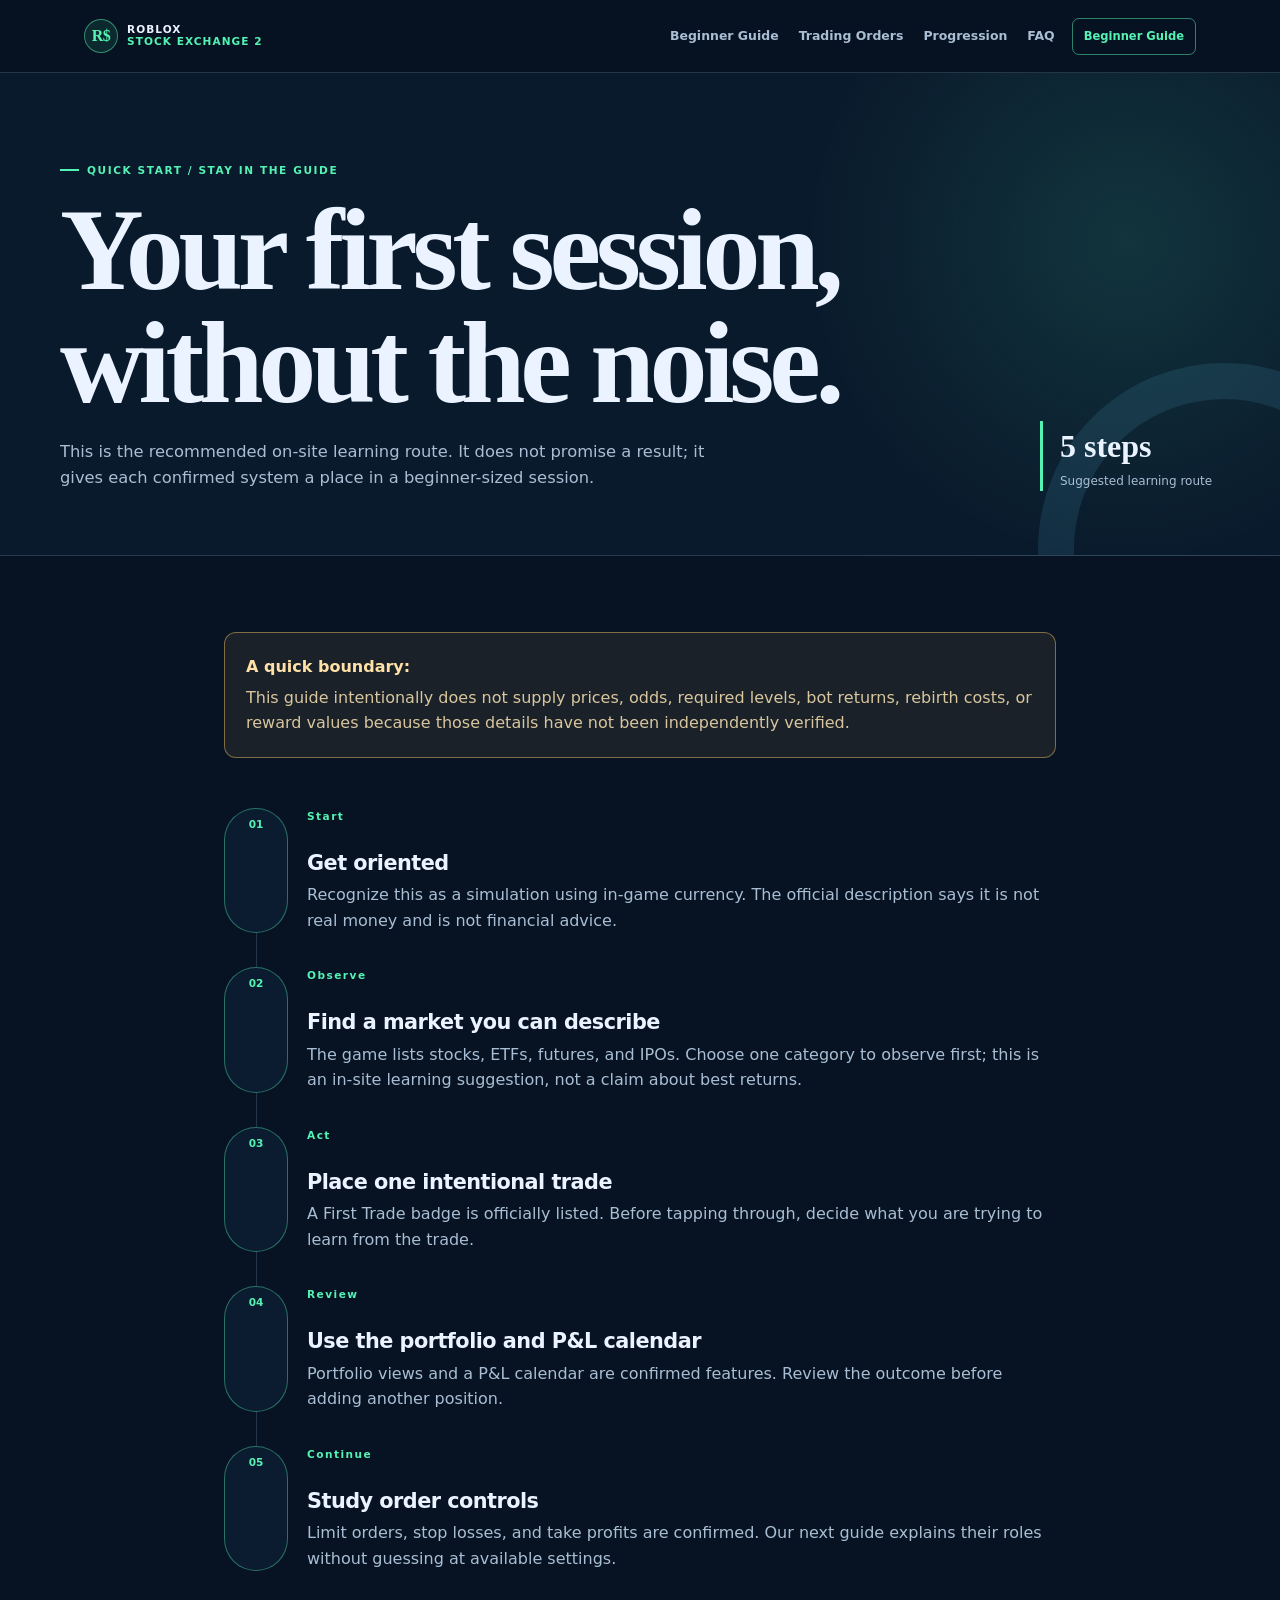
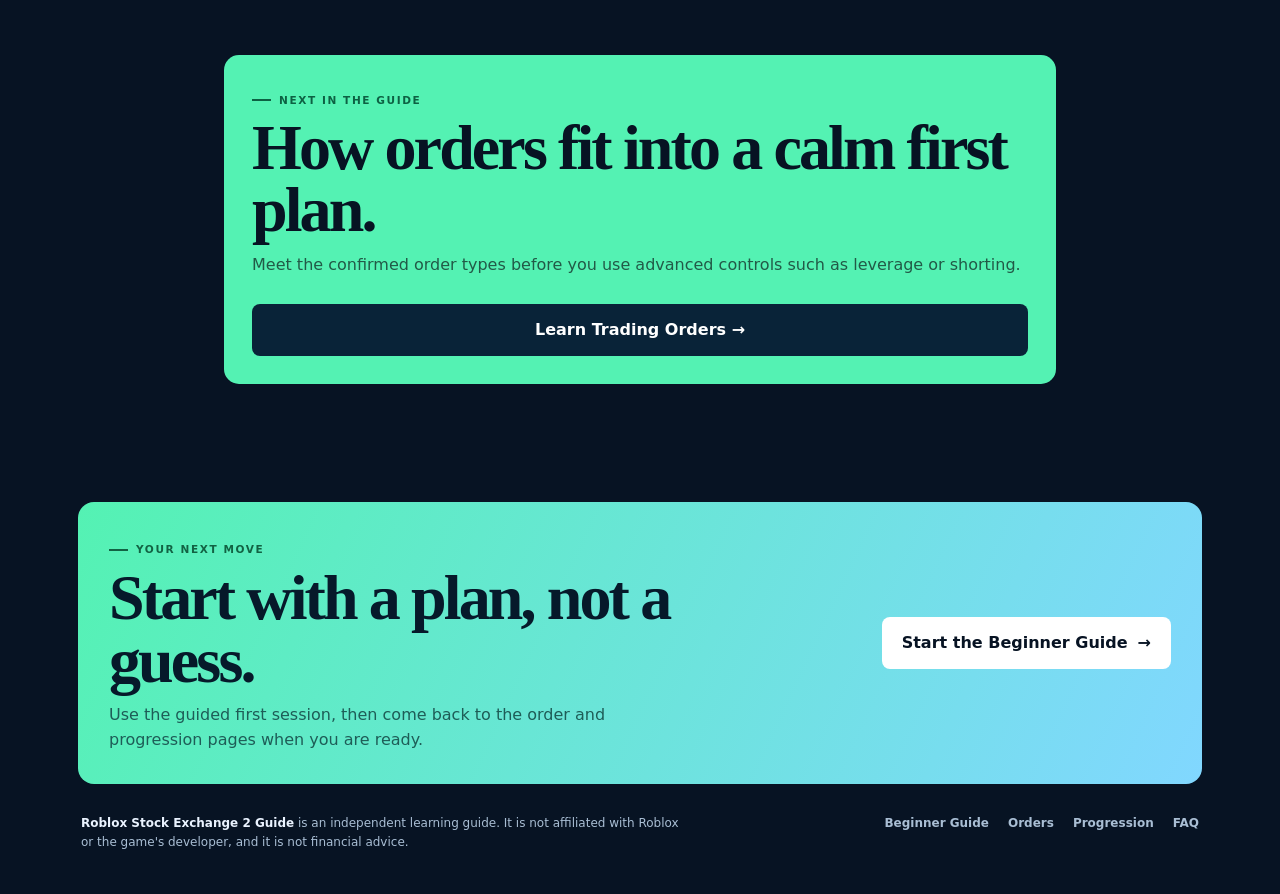
==== beginner-guide.html @ a02fd295 "deploy: publish Roblox Stock Exchange 2 guide" ====
<!DOCTYPE html><html lang="en"><head><meta charSet="utf-8"/><meta name="viewport" content="width=device-width, initial-scale=1"/><link rel="stylesheet" href="/assets/index-B-H_meQC.css" data-rsc-css-href="/assets/index-B-H_meQC.css" data-precedence="vite-rsc/importer-resources"/><link rel="modulepreload" href="/assets/layout-segment-context-dLihdrq4.js" crossorigin=""/><link rel="modulepreload" href="/assets/rolldown-runtime-S-ySWqyJ.js" crossorigin=""/><link rel="modulepreload" href="/assets/index-DFy42BRo.js" crossorigin=""/><link rel="modulepreload" href="/assets/framework-XU8gKkFC.js" crossorigin=""/><link rel="modulepreload" href="/assets/link-BrLP1NxI.js" crossorigin=""/><link rel="modulepreload" href="/assets/query-BbOc3VB2.js" crossorigin=""/><title>Beginner Guide &amp; Quick Start | RSE2 Guide</title><meta name="description" content="A careful first-session route for Roblox Stock Exchange 2, based on confirmed systems rather than unverified tips."/><meta name="application-name" content="Roblox Stock Exchange 2 Guide"/><meta property="og:title" content="Beginner Guide &amp; Quick Start"/><meta property="og:description" content="A careful first-session route for Roblox Stock Exchange 2, based on confirmed systems rather than unverified tips."/><meta property="og:url" content="https://robloxstockexchange2.wiki/beginner-guide"/><meta property="og:site_name" content="Roblox Stock Exchange 2 Guide"/><meta property="og:type" content="website"/><meta property="og:image" content="https://robloxstockexchange2.wiki/og.png"/><meta property="og:image:width" content="1731"/><meta property="og:image:height" content="909"/><meta property="og:image:alt" content="Start with the Beginner Guide for Roblox Stock Exchange 2"/><meta name="twitter:card" content="summary_large_image"/><meta name="twitter:title" content="Beginner Guide &amp; Quick Start"/><meta name="twitter:description" content="A careful first-session route for Roblox Stock Exchange 2, based on confirmed systems rather than unverified tips."/><meta name="twitter:image" content="https://robloxstockexchange2.wiki/og.png"/><link rel="canonical" href="https://robloxstockexchange2.wiki/beginner-guide"/><meta name="theme-color" content="#071323"/><meta name="color-scheme" content="dark"/><script>self.__VINEXT_RSC_PARAMS__={}</script><script>self.__VINEXT_RSC_NAV__={"pathname":"/beginner-guide","searchParams":[]}</script><link rel="modulepreload" href="/assets/index-DFy42BRo.js" />
</head><body><a class="skip-link" href="#main">Skip to content</a><header class="site-header"><div class="nav-wrap"><a href="/" class="brand"><span class="brand-mark" aria-hidden="true">R$</span><span>ROBLOX<br/><b>STOCK EXCHANGE 2</b></span></a><nav aria-label="Primary navigation"><a href="/beginner-guide">Beginner Guide</a><a href="/trading-orders">Trading Orders</a><a href="/progression-rebirth">Progression</a><a href="/faq">FAQ</a></nav><a href="/beginner-guide" class="nav-cta">Beginner Guide</a></div></header><main id="main"><section class="page-hero"><div><span class="eyebrow">QUICK START / STAY IN THE GUIDE</span><h1>Your first session, without the noise.</h1><p>This is the recommended on-site learning route. It does not promise a result; it gives each confirmed system a place in a beginner-sized session.</p></div><div class="page-hero-aside"><div class="hero-stat"><b>5 steps</b><span>Suggested learning route</span></div></div></section><section class="content"><div class="notice"><b>A quick boundary:</b><p>This guide intentionally does not supply prices, odds, required levels, bot returns, rebirth costs, or reward values because those details have not been independently verified.</p></div><div class="timeline"><article class="timeline-step"><span class="timeline-marker">01</span><div><span class="number">Start</span><h2>Get oriented</h2><p>Recognize this as a simulation using in-game currency. The official description says it is not real money and is not financial advice.</p></div></article><article class="timeline-step"><span class="timeline-marker">02</span><div><span class="number">Observe</span><h2>Find a market you can describe</h2><p>The game lists stocks, ETFs, futures, and IPOs. Choose one category to observe first; this is an in-site learning suggestion, not a claim about best returns.</p></div></article><article class="timeline-step"><span class="timeline-marker">03</span><div><span class="number">Act</span><h2>Place one intentional trade</h2><p>A First Trade badge is officially listed. Before tapping through, decide what you are trying to learn from the trade.</p></div></article><article class="timeline-step"><span class="timeline-marker">04</span><div><span class="number">Review</span><h2>Use the portfolio and P&amp;L calendar</h2><p>Portfolio views and a P&amp;L calendar are confirmed features. Review the outcome before adding another position.</p></div></article><article class="timeline-step"><span class="timeline-marker">05</span><div><span class="number">Continue</span><h2>Study order controls</h2><p>Limit orders, stop losses, and take profits are confirmed. Our next guide explains their roles without guessing at available settings.</p></div></article></div><div class="next-box"><div><span class="eyebrow">NEXT IN THE GUIDE</span><h2>How orders fit into a calm first plan.</h2><p>Meet the confirmed order types before you use advanced controls such as leverage or shorting.</p></div><a href="/trading-orders" class="button button-primary">Learn Trading Orders →</a></div></section></main><footer class="site-footer"><div class="footer-card"><div><span class="eyebrow">YOUR NEXT MOVE</span><h2>Start with a plan, not a guess.</h2><p>Use the guided first session, then come back to the order and progression pages when you are ready.</p></div><a href="/beginner-guide" class="button button-light">Start the Beginner Guide <span aria-hidden="true">→</span></a></div><div class="footer-bottom"><p><b>Roblox Stock Exchange 2 Guide</b> is an independent learning guide. It is not affiliated with Roblox or the game&#x27;s developer, and it is not financial advice.</p><nav aria-label="Footer navigation"><a href="/beginner-guide">Beginner Guide</a><a href="/trading-orders">Orders</a><a href="/progression-rebirth">Progression</a><a href="/faq">FAQ</a></nav></div></footer><script type="application/ld+json">{"@context":"https://schema.org","@type":"WebSite","name":"Roblox Stock Exchange 2 Guide","url":"https://robloxstockexchange2.wiki","description":"An independent player guide for Roblox Stock Exchange 2.","isAccessibleForFree":true}</script><script type="application/ld+json">{"@context":"https://schema.org","@type":"VideoGame","name":"Roblox Stock Exchange 2","url":"https://www.roblox.com/games/110527353762049/Roblox-Stock-Exchange-2","author":{"@type":"Organization","name":"Summit Productions Development"},"gamePlatform":"Roblox","dateCreated":"2026-07-13","description":"A Roblox market simulation featuring stocks, ETFs, futures, IPOs, trading orders, algorithmic bots, and progression systems."}</script><script id="_R_">import("/assets/index-DFy42BRo.js")</script></body></html><script>self.__VINEXT_RSC_CHUNKS__=self.__VINEXT_RSC_CHUNKS__||[];self.__VINEXT_RSC_CHUNKS__.push("2:I[\"c2747888630f\",[],\"default\",1]\n3:I[\"0b27ff6a27f4\",[],\"Children\",1]\n:HL[\"/assets/index-B-H_meQC.css\",\"style\"]\n")</script><script>self.__VINEXT_RSC_CHUNKS__=self.__VINEXT_RSC_CHUNKS__||[];self.__VINEXT_RSC_CHUNKS__.push("0:{\"__route\":\"route:/beginner-guide\",\"__interceptionContext\":null,\"__layoutIds\":[\"layout:/\"],\"__rootLayout\":\"/\",\"page:/beginner-guide\":\"$L1\",\"layout:/\":[[[[\"$\",\"link\",\"css:/assets/index-B-H_meQC.css\",{\"rel\":\"stylesheet\",\"precedence\":\"vite-rsc/importer-resources\",\"href\":\"/assets/index-B-H_meQC.css\",\"data-rsc-css-href\":\"/assets/index-B-H_meQC.css\"}],\"$undefined\"],[\"$\",\"html\",null,{\"lang\":\"en\",\"children\":[\"$\",\"body\",null,{\"children\":[[\"$\",\"a\",null,{\"className\":\"skip-link\",\"href\":\"#main\",\"children\":\"Skip to content\"}],[\"$\",\"header\",null,{\"className\":\"site-header\",\"children\":[\"$\",\"div\",null,{\"className\":\"nav-wrap\",\"children\":[[\"$\",\"$L2\",null,{\"className\":\"brand\",\"href\":\"/\",\"children\":[[\"$\",\"span\",null,{\"className\":\"brand-mark\",\"aria-hidden\":\"true\",\"children\":\"R$\"}],[\"$\",\"span\",null,{\"children\":[\"ROBLOX\",[\"$\",\"br\",null,{}],[\"$\",\"b\",null,{\"children\":\"STOCK EXCHANGE 2\"}]]}]]}],[\"$\",\"nav\",null,{\"aria-label\":\"Primary navigation\",\"children\":[[\"$\",\"$L2\",\"/beginner-guide\",{\"href\":\"/beginner-guide\",\"children\":\"Beginner Guide\"}],[\"$\",\"$L2\",\"/trading-orders\",{\"href\":\"/trading-orders\",\"children\":\"Trading Orders\"}],[\"$\",\"$L2\",\"/progression-rebirth\",{\"href\":\"/progression-rebirth\",\"children\":\"Progression\"}],[\"$\",\"$L2\",\"/faq\",{\"href\":\"/faq\",\"children\":\"FAQ\"}]]}],[\"$\",\"$L2\",null,{\"className\":\"nav-cta\",\"href\":\"/beginner-guide\",\"children\":\"Beginner Guide\"}]]}]}],[\"$\",\"main\",null,{\"id\":\"main\",\"children\":[\"$\",\"$L3\",null,{}]}],[\"$\",\"footer\",null,{\"className\":\"site-footer\",\"children\":[[\"$\",\"div\",null,{\"className\":\"footer-card\",\"children\":[[\"$\",\"div\",null,{\"children\":[[\"$\",\"span\",null,{\"className\":\"eyebrow\",\"children\":\"YOUR NEXT MOVE\"}],[\"$\",\"h2\",null,{\"children\":\"Start with a plan, not a guess.\"}],[\"$\",\"p\",null,{\"children\":\"Use the guided first session, then come back to the order and progression pages when you are ready.\"}]]}],[\"$\",\"$L2\",null,{\"className\":\"button button-light\",\"href\":\"/beginner-guide\",\"children\":[\"Start the Beginner Guide \",[\"$\",\"span\",null,{\"aria-hidden\":\"true\",\"children\":\"→\"}]]}]]}],[\"$\",\"div\",null,{\"className\":\"footer-bottom\",\"children\":[[\"$\",\"p\",null,{\"children\":[[\"$\",\"b\",null,{\"children\":\"Roblox Stock Exchange 2 Guide\"}],\" is an independent learning guide. It is not affiliated with Roblox or the game's developer, and it is not financial advice.\"]}],[\"$\",\"nav\",null,{\"aria-label\":\"Footer navigation\",\"children\":[[\"$\",\"$L2\",null,{\"href\":\"/beginner-guide\",\"children\":\"Beginner Guide\"}],[\"$\",\"$L2\",null,{\"href\":\"/trading-orders\",\"children\":\"Orders\"}],[\"$\",\"$L2\",null,{\"href\":\"/progression-rebirth\",\"children\":\"Progression\"}],[\"$\",\"$L2\",null,{\"href\":\"/faq\",\"children\":\"FAQ\"}]]}]]}]]}],[[\"$\",\"script\",\"0\",{\"type\":\"application/ld+json\",\"dangerouslySetInnerHTML\":{\"__html\":\"{\\\"@context\\\":\\\"https://schema.org\\\",\\\"@type\\\":\\\"WebSite\\\",\\\"name\\\":\\\"Roblox Stock Exchange 2 Guide\\\",\\\"url\\\":\\\"https://robloxstockexchange2.wiki\\\",\\\"description\\\":\\\"An independent player guide for Roblox Stock Exchange 2.\\\",\\\"isAccessibleForFree\\\":true}\"}}],[\"$\",\"script\",\"1\",{\"type\":\"application/ld+json\",\"dangerouslySetInnerHTML\":{\"__html\":\"{\\\"@context\\\":\\\"https://schema.org\\\",\\\"@type\\\":\\\"VideoGame\\\",\\\"name\\\":\\\"Roblox Stock Exchange 2\\\",\\\"url\\\":\\\"https://www.roblox.com/games/110527353762049/Roblox-Stock-Exchange-2\\\",\\\"author\\\":{\\\"@type\\\":\\\"Organization\\\",\\\"name\\\":\\\"Summit Productions Development\\\"},\\\"gamePlatform\\\":\\\"Roblox\\\",\\\"dateCreated\\\":\\\"2026-07-13\\\",\\\"description\\\":\\\"A Roblox market simulation featuring stocks, ETFs, futures, IPOs, trading orders, algorithmic bots, and progression systems.\\\"}\"}}]]]}]}]],null],\"route:/beginner-guide\":[[[\"$\",\"meta\",null,{\"charSet\":\"utf-8\"}],[[\"$\",\"title\",\"0\",{\"children\":\"Beginner Guide \u0026 Quick Start | RSE2 Guide\"}],[\"$\",\"meta\",\"1\",{\"name\":\"description\",\"content\":\"A careful first-session route for Roblox Stock Exchange 2, based on confirmed systems rather than unverified tips.\"}],[\"$\",\"meta\",\"2\",{\"name\":\"application-name\",\"content\":\"Roblox Stock Exchange 2 Guide\"}],[\"$\",\"meta\",\"3\",{\"property\":\"og:title\",\"content\":\"Beginner Guide \u0026 Quick Start\"}],[\"$\",\"meta\",\"4\",{\"property\":\"og:description\",\"content\":\"A careful first-session route for Roblox Stock Exchange 2, based on confirmed systems rather than unverified tips.\"}],[\"$\",\"meta\",\"5\",{\"property\":\"og:url\",\"content\":\"https://robloxstockexchange2.wiki/beginner-guide\"}],[\"$\",\"meta\",\"6\",{\"property\":\"og:site_name\",\"content\":\"Roblox Stock Exchange 2 Guide\"}],\"$L4\",\"$L5\",\"$L6\",\"$L7\",\"$L8\",\"$L9\",\"$La\",\"$Lb\",\"$Lc\",\"$Ld\"],\"$Le\"],\"$Lf\"],\"__layoutFlags\":{\"layout:/\":\"s\"},\"__artifactCompatibility\":{\"schemaVersion\":1,\"graphVersion\":\"app-route-graph:dtiyuc1qk6gmo\",\"deploymentVersion\":\"f19f5a49-bb04-4878-ae91-dbf92c32213a\",\"appElementsSchemaVersion\":1,\"rscPayloadSchemaVersion\":1,\"rootBoundaryId\":\"/\",\"renderEpoch\":null}}\n")</script><script>self.__VINEXT_RSC_CHUNKS__=self.__VINEXT_RSC_CHUNKS__||[];self.__VINEXT_RSC_CHUNKS__.push("10:I[\"88294e2f5cf0\",[],\"LayoutSegmentProvider\",1]\n11:I[\"0b27ff6a27f4\",[],\"Slot\",1]\n12:I[\"9cbabee1d6f8\",[],\"RedirectBoundary\",1]\n4:[\"$\",\"meta\",\"7\",{\"property\":\"og:type\",\"content\":\"website\"}]\n5:[\"$\",\"meta\",\"8\",{\"property\":\"og:image\",\"content\":\"https://robloxstockexchange2.wiki/og.png\"}]\n6:[\"$\",\"meta\",\"9\",{\"property\":\"og:image:width\",\"content\":\"1731\"}]\n7:[\"$\",\"meta\",\"10\",{\"property\":\"og:image:height\",\"content\":\"909\"}]\n8:[\"$\",\"meta\",\"11\",{\"property\":\"og:image:alt\",\"content\":\"Start with the Beginner Guide for Roblox Stock Exchange 2\"}]\n9:[\"$\",\"meta\",\"12\",{\"name\":\"twitter:card\",\"content\":\"summary_large_image\"}]\na:[\"$\",\"meta\",\"13\",{\"name\":\"twitter:title\",\"content\":\"Beginner Guide \u0026 Quick Start\"}]\nb:[\"$\",\"meta\",\"14\",{\"name\":\"twitter:description\",\"content\":\"A careful first-session route for Roblox Stock Exchange 2, based on confirmed systems rather than unverified tips.\"}]\nc:[\"$\",\"meta\",\"15\",{\"name\":\"twitter:image\",\"content\":\"https://robloxstockexchange2.wiki/og.png\"}]\nd:[\"$\",\"link\",\"16\",{\"rel\":\"canonical\",\"href\":\"https://robloxstockexchange2.wiki/beginner-guide\"}]\ne:[[\"$\",\"meta\",\"0\",{\"name\":\"viewport\",\"content\":\"width=device-width, initial-scale=1\"}],[\"$\",\"meta\",\"1\",{\"name\":\"theme-color\",\"content\":\"#071323\"}],[\"$\",\"meta\",\"2\",{\"name\":\"color-scheme\",\"content\":\"dark\"}]]\nf:[\"$\",\"$L10\",null,{\"segmentMap\":{\"children\":[\"beginner-guide\"]},\"children\":[\"$\",\"$L11\",null,{\"id\":\"layout:/\",\"parallelSlots\":\"$undefined\",\"children\":[\"$\",\"$L12\",null,{\"children\":[\"$\",\"$L10\",null,{\"segmentMap\":{\"children\":[]},\"children\":[\"$\",\"$L11\",null,{\"id\":\"page:/beginner-guide\"}]}]}]}]}]\n")</script><script>self.__VINEXT_RSC_CHUNKS__=self.__VINEXT_RSC_CHUNKS__||[];self.__VINEXT_RSC_CHUNKS__.push("1:[[\"$\",\"section\",null,{\"className\":\"page-hero\",\"children\":[[\"$\",\"div\",null,{\"children\":[[\"$\",\"span\",null,{\"className\":\"eyebrow\",\"children\":\"QUICK START / STAY IN THE GUIDE\"}],[\"$\",\"h1\",null,{\"children\":\"Your first session, without the noise.\"}],[\"$\",\"p\",null,{\"children\":\"This is the recommended on-site learning route. It does not promise a result; it gives each confirmed system a place in a beginner-sized session.\"}]]}],[\"$\",\"div\",null,{\"className\":\"page-hero-aside\",\"children\":[\"$\",\"div\",null,{\"className\":\"hero-stat\",\"children\":[[\"$\",\"b\",null,{\"children\":\"5 steps\"}],[\"$\",\"span\",null,{\"children\":\"Suggested learning route\"}]]}]}]]}],[\"$\",\"section\",null,{\"className\":\"content\",\"children\":[[\"$\",\"div\",null,{\"className\":\"notice\",\"children\":[[\"$\",\"b\",null,{\"children\":\"A quick boundary:\"}],[\"$\",\"p\",null,{\"children\":\"This guide intentionally does not supply prices, odds, required levels, bot returns, rebirth costs, or reward values because those details have not been independently verified.\"}]]}],[\"$\",\"div\",null,{\"className\":\"timeline\",\"children\":[[\"$\",\"article\",\"Get oriented\",{\"className\":\"timeline-step\",\"children\":[[\"$\",\"span\",null,{\"className\":\"timeline-marker\",\"children\":\"01\"}],[\"$\",\"div\",null,{\"children\":[[\"$\",\"span\",null,{\"className\":\"number\",\"children\":\"Start\"}],[\"$\",\"h2\",null,{\"children\":\"Get oriented\"}],[\"$\",\"p\",null,{\"children\":\"Recognize this as a simulation using in-game currency. The official description says it is not real money and is not financial advice.\"}]]}]]}],[\"$\",\"article\",\"Find a market you can describe\",{\"className\":\"timeline-step\",\"children\":[[\"$\",\"span\",null,{\"className\":\"timeline-marker\",\"children\":\"02\"}],[\"$\",\"div\",null,{\"children\":[[\"$\",\"span\",null,{\"className\":\"number\",\"children\":\"Observe\"}],[\"$\",\"h2\",null,{\"children\":\"Find a market you can describe\"}],[\"$\",\"p\",null,{\"children\":\"The game lists stocks, ETFs, futures, and IPOs. Choose one category to observe first; this is an in-site learning suggestion, not a claim about best returns.\"}]]}]]}],[\"$\",\"article\",\"Place one intentional trade\",{\"className\":\"timeline-step\",\"children\":[[\"$\",\"span\",null,{\"className\":\"timeline-marker\",\"children\":\"03\"}],[\"$\",\"div\",null,{\"children\":[[\"$\",\"span\",null,{\"className\":\"number\",\"children\":\"Act\"}],[\"$\",\"h2\",null,{\"children\":\"Place one intentional trade\"}],[\"$\",\"p\",null,{\"children\":\"A First Trade badge is officially listed. Before tapping through, decide what you are trying to learn from the trade.\"}]]}]]}],[\"$\",\"article\",\"Use the portfolio and P\u0026L calendar\",{\"className\":\"timeline-step\",\"children\":[[\"$\",\"span\",null,{\"className\":\"timeline-marker\",\"children\":\"04\"}],[\"$\",\"div\",null,{\"children\":[[\"$\",\"span\",null,{\"className\":\"number\",\"children\":\"Review\"}],[\"$\",\"h2\",null,{\"children\":\"Use the portfolio and P\u0026L calendar\"}],[\"$\",\"p\",null,{\"children\":\"Portfolio views and a P\u0026L calendar are confirmed features. Review the outcome before adding another position.\"}]]}]]}],[\"$\",\"article\",\"Study order controls\",{\"className\":\"timeline-step\",\"children\":[[\"$\",\"span\",null,{\"className\":\"timeline-marker\",\"children\":\"05\"}],[\"$\",\"div\",null,{\"children\":[[\"$\",\"span\",null,{\"className\":\"number\",\"children\":\"Continue\"}],[\"$\",\"h2\",null,{\"children\":\"Study order controls\"}],[\"$\",\"p\",null,{\"children\":\"Limit orders, stop losses, and take profits are confirmed. Our next guide explains their roles without guessing at available settings.\"}]]}]]}]]}],[\"$\",\"div\",null,{\"className\":\"next-box\",\"children\":[[\"$\",\"div\",null,{\"children\":[[\"$\",\"span\",null,{\"className\":\"eyebrow\",\"children\":\"NEXT IN THE GUIDE\"}],[\"$\",\"h2\",null,{\"children\":\"How orders fit into a calm first plan.\"}],[\"$\",\"p\",null,{\"children\":\"Meet the confirmed order types before you use advanced controls such as leverage or shorting.\"}]]}],[\"$\",\"$L2\",null,{\"className\":\"button button-primary\",\"href\":\"/trading-orders\",\"children\":\"Learn Trading Orders →\"}]]}]]}]]\n")</script><script>self.__VINEXT_RSC_DONE__=true</script>
---- assets/index-B-H_meQC.css ----
:root{--ink:#eaf3ff;--night:#071323;--night-2:#0b1c30;--panel:#0d243d;--panel-2:#102d4a;--line:#b6d8ff2e;--muted:#a9bed4;--mint:#54f2b3;--mint-dark:#1db77c;--cyan:#68ccff;--amber:#ffcb68;--max:1160px}*{box-sizing:border-box}html{scroll-behavior:smooth;scroll-padding-top:84px}body{color:var(--ink);background:var(--night);margin:0;font-family:Inter,ui-sans-serif,system-ui,-apple-system,BlinkMacSystemFont,Segoe UI,sans-serif;line-height:1.6}a{color:inherit;text-decoration:none}p{color:var(--muted);margin:0}h1,h2,h3{letter-spacing:-.045em;margin:0;line-height:.98}h1,h2{font-family:Georgia,Times New Roman,serif}h1{font-size:clamp(3.45rem,10vw,7.25rem)}h2{font-size:clamp(2.35rem,5vw,4.25rem)}h3{font-size:1.35rem}:where(a,summary):focus-visible{outline:3px solid var(--amber);outline-offset:4px;border-radius:5px}.skip-link{z-index:1000;color:var(--night);background:var(--amber);border-radius:7px;padding:.72rem 1rem;font-weight:800;position:fixed;top:-4rem;left:1rem}.skip-link:focus{top:1rem}.site-header{z-index:50;border-bottom:1px solid var(--line);-webkit-backdrop-filter:blur(16px);backdrop-filter:blur(16px);background:#071323e6;position:sticky;top:0}.nav-wrap{width:min(var(--max), 100%);align-items:center;gap:17px;min-height:72px;margin:auto;padding:0 18px;display:flex}.brand{letter-spacing:.1em;align-items:center;gap:9px;margin-right:auto;font-size:.66rem;font-weight:800;line-height:1.1;display:inline-flex}.brand b{color:var(--mint)}.brand-mark{width:34px;height:34px;color:var(--mint);letter-spacing:-.04em;background:#54f2b31a;border:1px solid #54f2b380;border-radius:50%;place-items:center;font-family:Georgia,serif;font-size:1rem;display:grid}.nav-wrap nav{gap:20px;display:none}.nav-wrap nav a{color:var(--muted);font-size:.78rem;font-weight:750}.nav-wrap nav a:hover{color:var(--mint)}.nav-cta{min-height:37px;color:var(--mint);white-space:nowrap;border:1px solid #54f2b380;border-radius:7px;align-items:center;padding:0 11px;font-size:.72rem;font-weight:850;display:inline-flex}.nav-cta:hover{background:#54f2b31f}.hero{background:radial-gradient(circle at 83% 23%, #46c4ff29, transparent 25rem), radial-gradient(circle at 8% 65%, #54f2b31f, transparent 24rem), var(--night);position:relative;overflow:hidden}.hero:before{content:"";pointer-events:none;opacity:.34;background-image:linear-gradient(#aadcff0d 1px,#0000 1px),linear-gradient(90deg,#aadcff0d 1px,#0000 1px);background-size:46px 46px;position:absolute;inset:0;-webkit-mask-image:linear-gradient(#000,#0000 85%);mask-image:linear-gradient(#000,#0000 85%)}.hero-grid{z-index:1;width:min(var(--max), 100%);align-items:center;gap:42px;min-height:620px;margin:auto;padding:76px 18px 52px;display:grid;position:relative}.eyebrow{color:var(--mint);letter-spacing:.15em;text-transform:uppercase;align-items:center;gap:8px;font-size:.66rem;font-weight:900;line-height:1.2;display:inline-flex}.eyebrow:before{content:"";background:currentColor;width:19px;height:2px}.hero h1{max-width:720px;margin:15px 0 20px}.hero h1 em{color:var(--mint);font-style:italic}.hero-copy>p{max-width:590px;font-size:1.05rem}.hero-actions{flex-direction:column;gap:12px;margin:30px 0 15px;display:flex}.button{border:1px solid #0000;border-radius:8px;justify-content:center;align-items:center;gap:10px;min-height:52px;padding:0 19px;font-weight:900;transition:transform .2s,box-shadow .2s,background .2s;display:inline-flex}.button:hover{transform:translateY(-2px)}.button-primary{color:#052014;background:var(--mint);box-shadow:0 8px 26px #54f2b338}.button-primary:hover{background:#8df8cd;box-shadow:0 10px 34px #54f2b34d}.button-ghost{color:var(--ink);border-color:var(--line);background:#ffffff08}.button-ghost:hover{background:#68ccff14;border-color:#68ccffa6}.button-light{color:var(--night);background:#fff}.hero-note{max-width:510px;font-size:.75rem;line-height:1.45}.market-panel{background:linear-gradient(145deg,#102d4af2,#081a2de0);border:1px solid #68ccff52;border-radius:16px;min-height:330px;padding:21px;box-shadow:0 32px 70px #0000004d,inset 0 1px #ffffff12}.panel-head{color:var(--muted);letter-spacing:.1em;justify-content:space-between;font-size:.66rem;font-weight:800;display:flex}.live-dot{color:var(--mint)}.live-dot:before{content:"●";margin-right:5px;font-size:.5rem}.chart{height:200px;color:var(--mint);border-top:1px solid #abd8ff1c;border-bottom:1px solid #abd8ff1c;margin:18px 0 14px;position:relative;overflow:hidden}.chart i{background:#abd8ff1a;height:1px;position:absolute;left:0;right:0}.chart i:first-child{top:20%}.chart i:nth-child(2){top:40%}.chart i:nth-child(3){top:60%}.chart i:nth-child(4){top:80%}.chart i:nth-child(5){display:none}.chart svg{width:100%;height:92%;position:absolute;inset:11px 0 0;overflow:visible}.panel-stats{grid-template-columns:1fr;gap:8px;font-size:.72rem;display:grid}.panel-stats span{color:var(--muted)}.panel-stats b{color:var(--cyan);letter-spacing:.09em;margin-right:4px;font-size:.63rem}.hero-tape{z-index:2;padding:13px max(18px, calc((100% - var(--max)) / 2));color:#a9d7ef;border-top:1px solid var(--line);border-bottom:1px solid var(--line);letter-spacing:.12em;white-space:nowrap;background:#0a1b2d;gap:15px;font-size:.68rem;font-weight:850;display:flex;position:relative;overflow:hidden}.hero-tape b{color:var(--mint)}.section{width:min(var(--max), 100%);margin:auto;padding:78px 18px}.section-intro{gap:15px;max-width:770px;margin-bottom:34px;display:grid}.section-intro p{max-width:630px}.intro-section{border-bottom:1px solid var(--line)}.steps-grid,.systems-grid,.card-grid{gap:12px;display:grid}.step-card,.system-card,.info-card{border:1px solid var(--line);background:#ffffff06;border-radius:13px;min-height:200px;padding:23px}.step-card:nth-child(2),.system-card:nth-child(2){background:#68ccff12}.step-card:nth-child(3),.system-card:nth-child(3){background:#54f2b312}.step-card:nth-child(4){background:#ffcb6814}.step-card>span,.number,.system-index{color:var(--mint);letter-spacing:.14em;margin-bottom:28px;font-size:.66rem;font-weight:900;display:block}.step-card h3,.system-card h3,.info-card h2{margin-bottom:10px}.text-link{color:var(--mint);text-underline-offset:5px;gap:8px;margin-top:32px;font-weight:850;-webkit-text-decoration:underline #54f2b366;text-decoration:underline #54f2b366;display:inline-flex}.core-loop{border-bottom:1px solid var(--line)}.loop-list,.mistake-list{gap:9px;margin:0;padding:0;list-style:none;display:grid}.loop-list{counter-reset:loop}.loop-list li{border:1px solid var(--line);background:#ffffff06;border-radius:10px;grid-template-columns:54px 1fr;gap:15px;padding:18px;display:grid}.loop-list>li>span,.mistake-list span{color:var(--mint);letter-spacing:.1em;font-size:.7rem;font-weight:900}.loop-list b{color:var(--cyan);letter-spacing:.13em;text-transform:uppercase;font-size:.65rem;font-weight:900}.loop-list h3{margin:2px 0 6px;font-size:1.06rem}.mistakes-section{padding-top:92px}.mistake-list li{color:#d4e4f1;background:#ffcb680b;border-left:2px solid #ffcb6899;grid-template-columns:34px 1fr;align-items:start;gap:11px;padding:16px;display:grid}.mistake-list span{color:var(--amber)}.systems-section{padding-top:92px}.system-card{flex-direction:column;display:flex}.system-card a{color:var(--cyan);margin-top:auto;padding-top:18px;font-size:.82rem;font-weight:800}.confidence{align-items:center;gap:23px;padding-bottom:100px;display:grid}.confidence h2{max-width:670px;margin:13px 0}.confidence>div>p{max-width:620px}.confidence-card{background:linear-gradient(135deg,#123a49,#0c283d);border:1px solid #54f2b354;border-radius:13px;gap:7px;padding:26px;display:grid}.confidence-card span{color:var(--mint);letter-spacing:.14em;font-size:.64rem;font-weight:900}.confidence-card b{font-family:Georgia,serif;font-size:1.75rem}.confidence-card small{color:var(--muted)}.confidence-card a{color:var(--cyan);text-underline-offset:4px;margin-top:10px;font-size:.82rem;font-weight:800;text-decoration:underline}.page-hero{min-height:405px;padding:80px max(18px, calc((100% - var(--max)) / 2)) 64px;border-bottom:1px solid var(--line);background:radial-gradient(circle at 88% 35%,#54f2b31f,#0000 20rem),#091a2c;align-items:end;gap:30px;display:grid;position:relative;overflow:hidden}.page-hero:after{content:"";border:36px solid #68ccff1c;border-radius:50%;width:300px;height:300px;position:absolute;bottom:-180px;right:-130px}.page-hero>*{z-index:1;position:relative}.page-hero h1{max-width:800px;margin:15px 0 18px}.page-hero p{max-width:690px;font-size:1.02rem}.hero-stat{border-left:3px solid var(--mint);min-width:180px;padding-left:17px}.hero-stat b,.hero-stat span{display:block}.hero-stat b{font-family:Georgia,serif;font-size:2rem}.hero-stat span{color:var(--muted);font-size:.75rem}.content{width:min(880px,100%);margin:auto;padding:58px 18px 100px}.notice{color:#ffe0a6;background:#ffcb6814;border:1px solid #ffcb6873;border-radius:12px;padding:21px}.notice b{margin-bottom:5px;display:block}.notice p{color:#d9c69e}.timeline{margin:50px 0}.timeline-step{grid-template-columns:66px 1fr;gap:17px;padding-bottom:34px;display:grid;position:relative}.timeline-step:not(:last-child):before{content:"";background:var(--line);width:1px;position:absolute;top:39px;bottom:0;left:32px}.timeline-marker{z-index:1;width:64px;color:var(--mint);background:var(--night-2);text-align:center;border:1px solid #54f2b366;border-radius:999px;padding:7px 5px;font-size:.66rem;font-weight:900}.timeline-step h2{letter-spacing:-.025em;margin-bottom:9px;font-family:inherit;font-size:1.3rem}.next-box{color:var(--night);background:var(--mint);border-radius:15px;gap:26px;padding:28px;display:grid}.next-box .eyebrow{color:#0d6143}.next-box h2{margin:8px 0 10px}.next-box p{color:#225a47}.next-box .button-primary{color:#fff;box-shadow:none;background:#092338}.next-box .button-primary:hover{background:#123b57}.card-grid{grid-template-columns:1fr}.info-card{min-height:220px}.info-card h2{font-family:inherit;font-size:1.45rem}.reading-list{border:1px solid var(--line);background:#68ccff0d;border-radius:15px;margin:52px 0;padding:30px}.reading-list h2{margin:13px 0 19px}.reading-list ol{color:var(--muted);padding-left:1.35rem}.reading-list li+li{margin-top:9px}.reading-list>p{margin-top:17px;font-size:.79rem}.reading-list a{color:var(--mint);text-underline-offset:3px;text-decoration:underline}.feature-band{border:1px solid var(--line);border-radius:15px;gap:2px;display:grid;overflow:hidden}.feature-band article{background:#ffffff06;min-height:235px;padding:25px}.feature-band article:nth-child(2){background:#54f2b312}.feature-band h2{margin:5px 0 12px;font-family:inherit;font-size:1.4rem}.badges{gap:29px;padding:61px 0;display:grid}.badges h2{margin:14px 0}.badges>div>p{max-width:570px}.badges ul{gap:9px;margin:0;padding:0;list-style:none;display:grid}.badges li{border:1px solid var(--line);color:#d6e5f1;background:#ffffff06;border-radius:8px;padding:14px;font-size:.89rem}.badges li span{color:var(--amber);margin-right:10px;font-size:.65rem}.faq-list{gap:10px;display:grid}.faq-list details{border:1px solid var(--line);background:#ffffff06;border-radius:10px}.faq-list summary{cursor:pointer;grid-template-columns:30px 1fr 20px;align-items:center;gap:10px;padding:19px;font-weight:800;list-style:none;display:grid}.faq-list summary::-webkit-details-marker{display:none}.faq-list summary span{color:var(--mint);letter-spacing:.08em;font-size:.65rem}.faq-list summary b{color:var(--cyan);text-align:right;font-size:1.1rem}.faq-list details[open] summary b{transform:rotate(45deg)}.faq-list details p{padding:0 19px 20px 59px}.faq-list details p a{color:var(--mint);text-underline-offset:3px;text-decoration:underline}.source-note{border-left:3px solid var(--cyan);background:#68ccff12;margin-top:38px;padding:24px}.source-note p{margin-top:12px}.site-footer{width:min(var(--max), 100%);margin:auto;padding:0 18px 42px}.footer-card{color:#06192a;background:linear-gradient(115deg, var(--mint), #81d7ff);border-radius:16px;gap:26px;padding:31px;display:grid}.footer-card .eyebrow{color:#126243}.footer-card h2{max-width:620px;margin:9px 0}.footer-card p{color:#1e5d57;max-width:590px}.footer-card .button{align-self:center}.footer-bottom{flex-direction:column;gap:20px;padding:30px 3px 0;display:flex}.footer-bottom p{max-width:600px;font-size:.75rem}.footer-bottom p b{color:var(--ink)}.footer-bottom nav{flex-wrap:wrap;gap:10px 19px;display:flex}.footer-bottom nav a{color:var(--muted);font-size:.75rem;font-weight:800}.footer-bottom nav a:hover{color:var(--mint)}@media (width>=620px){.hero-actions{flex-direction:row}.hero-actions .button{width:auto}.steps-grid,.systems-grid,.card-grid{grid-template-columns:repeat(2,1fr)}.panel-stats{grid-template-columns:repeat(3,1fr)}.footer-card{grid-template-columns:1fr auto}.footer-bottom{flex-direction:row;justify-content:space-between}.footer-bottom nav{justify-content:flex-end}}@media (width>=850px){.nav-wrap{padding:0 24px}.nav-wrap nav{display:flex}.hero-grid{grid-template-columns:1.05fr .95fr;padding:95px 24px 78px}.hero h1{font-size:clamp(4.6rem,7vw,7.35rem)}.market-panel{min-height:398px}.chart{height:245px}.section{padding:105px 24px}.steps-grid{grid-template-columns:repeat(4,1fr)}.systems-grid{grid-template-columns:repeat(3,1fr)}.confidence{grid-template-columns:1.25fr .75fr}.page-hero{padding-left:max(24px, calc((100% - var(--max)) / 2));padding-right:max(24px, calc((100% - var(--max)) / 2));grid-template-columns:1fr auto}.content{padding:76px 24px 118px}.card-grid{grid-template-columns:repeat(2,1fr)}.feature-band{grid-template-columns:repeat(3,1fr)}.badges{grid-template-columns:.8fr 1.2fr}.badges ul{grid-template-columns:1fr 1fr}}
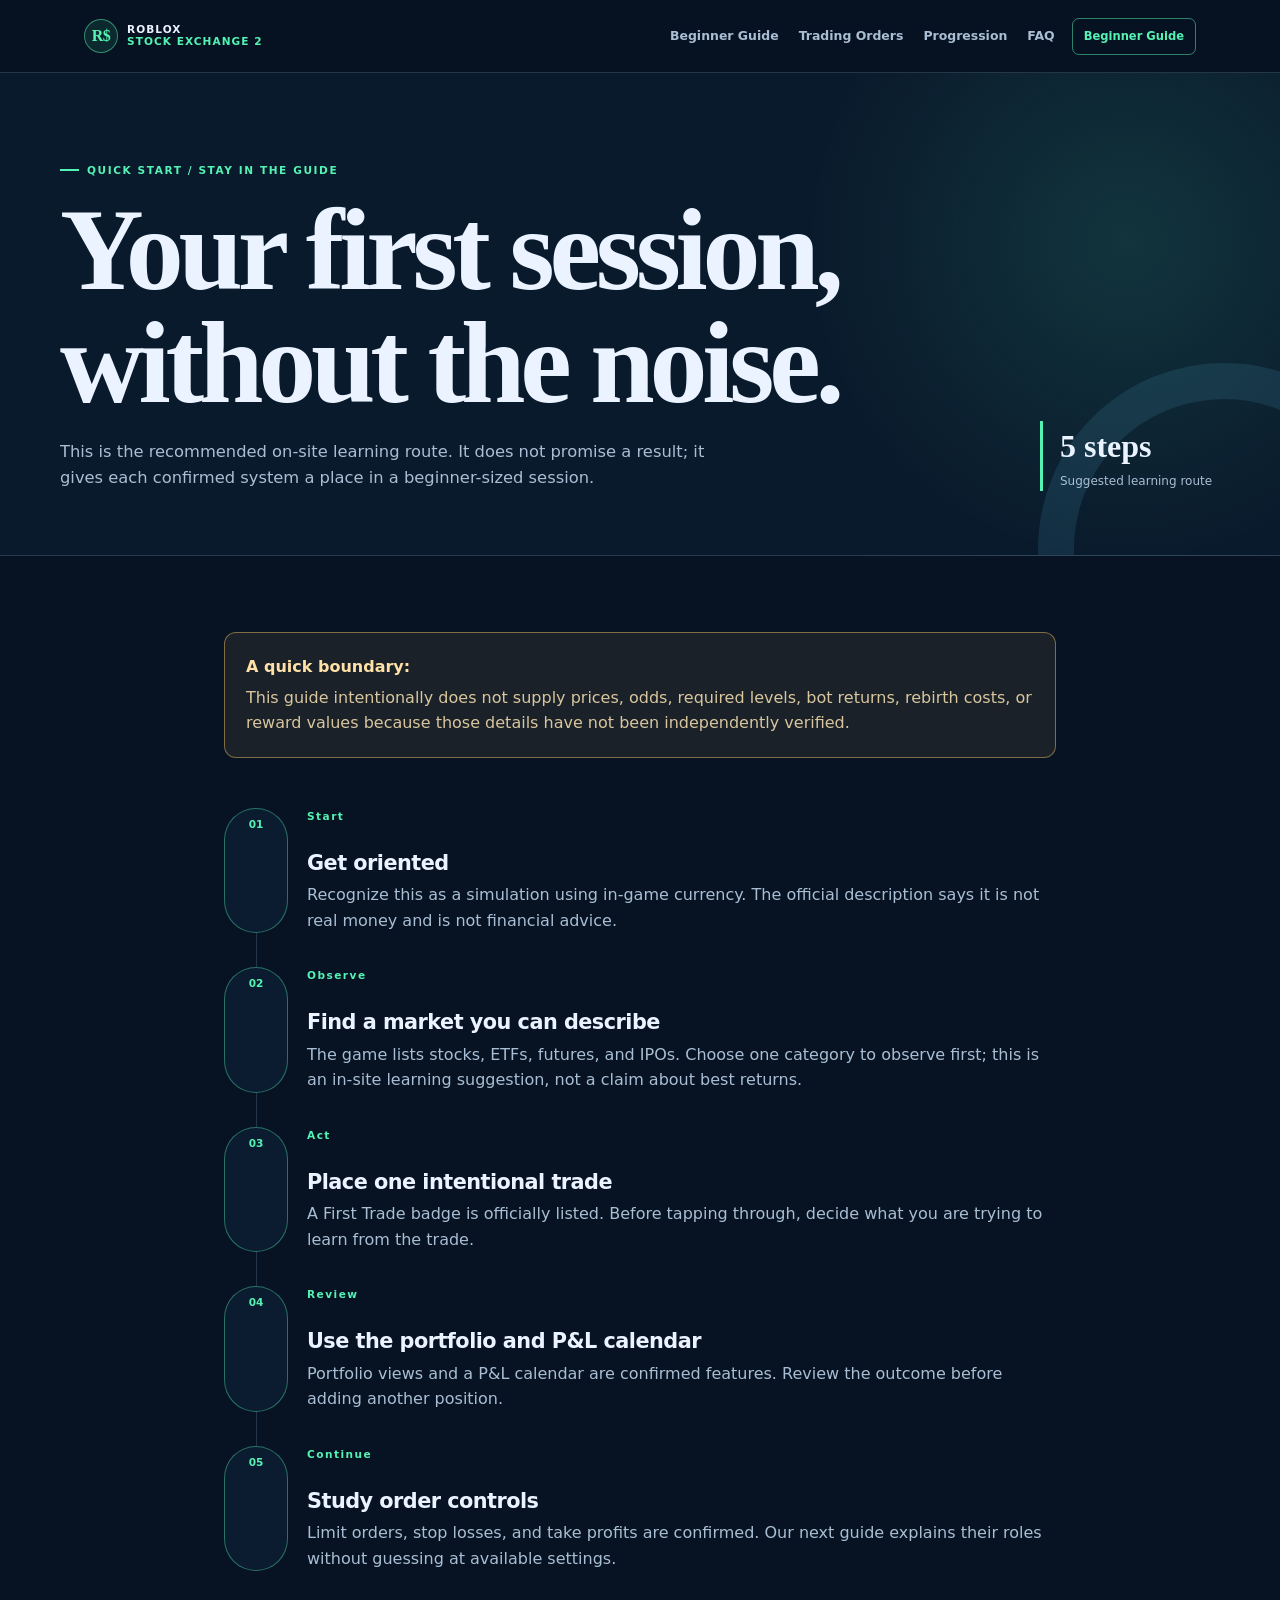
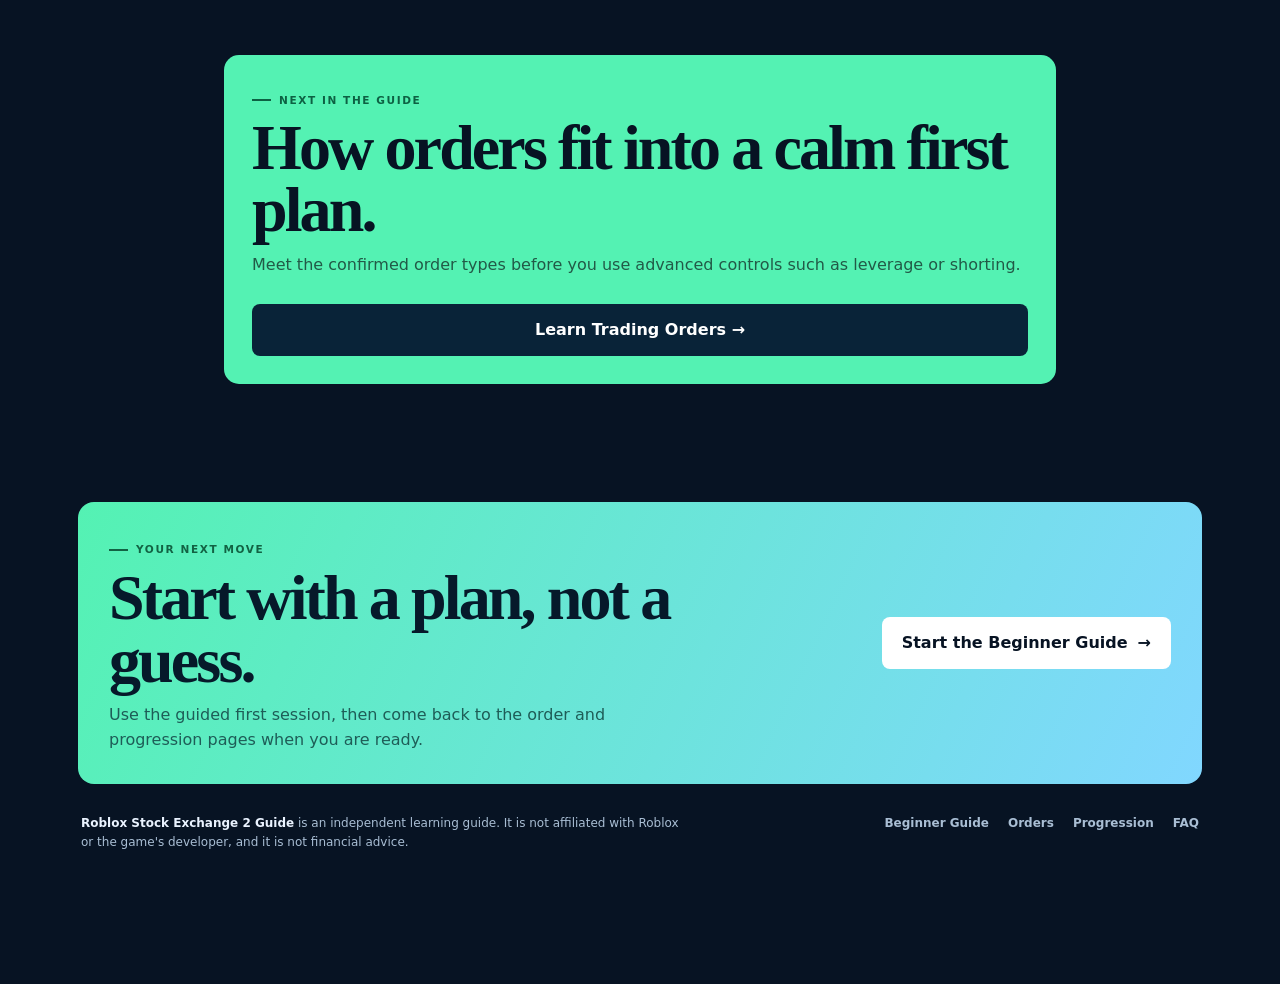
==== commit b3a9ae47: "feat: add Adsterra placements" ====
--- a/beginner-guide.html
+++ b/beginner-guide.html
@@ -1,2 +1,5 @@
 <!DOCTYPE html><html lang="en"><head><meta charSet="utf-8"/><meta name="viewport" content="width=device-width, initial-scale=1"/><link rel="stylesheet" href="/assets/index-B-H_meQC.css" data-rsc-css-href="/assets/index-B-H_meQC.css" data-precedence="vite-rsc/importer-resources"/><link rel="modulepreload" href="/assets/layout-segment-context-dLihdrq4.js" crossorigin=""/><link rel="modulepreload" href="/assets/rolldown-runtime-S-ySWqyJ.js" crossorigin=""/><link rel="modulepreload" href="/assets/index-DFy42BRo.js" crossorigin=""/><link rel="modulepreload" href="/assets/framework-XU8gKkFC.js" crossorigin=""/><link rel="modulepreload" href="/assets/link-BrLP1NxI.js" crossorigin=""/><link rel="modulepreload" href="/assets/query-BbOc3VB2.js" crossorigin=""/><title>Beginner Guide &amp; Quick Start | RSE2 Guide</title><meta name="description" content="A careful first-session route for Roblox Stock Exchange 2, based on confirmed systems rather than unverified tips."/><meta name="application-name" content="Roblox Stock Exchange 2 Guide"/><meta property="og:title" content="Beginner Guide &amp; Quick Start"/><meta property="og:description" content="A careful first-session route for Roblox Stock Exchange 2, based on confirmed systems rather than unverified tips."/><meta property="og:url" content="https://robloxstockexchange2.wiki/beginner-guide"/><meta property="og:site_name" content="Roblox Stock Exchange 2 Guide"/><meta property="og:type" content="website"/><meta property="og:image" content="https://robloxstockexchange2.wiki/og.png"/><meta property="og:image:width" content="1731"/><meta property="og:image:height" content="909"/><meta property="og:image:alt" content="Start with the Beginner Guide for Roblox Stock Exchange 2"/><meta name="twitter:card" content="summary_large_image"/><meta name="twitter:title" content="Beginner Guide &amp; Quick Start"/><meta name="twitter:description" content="A careful first-session route for Roblox Stock Exchange 2, based on confirmed systems rather than unverified tips."/><meta name="twitter:image" content="https://robloxstockexchange2.wiki/og.png"/><link rel="canonical" href="https://robloxstockexchange2.wiki/beginner-guide"/><meta name="theme-color" content="#071323"/><meta name="color-scheme" content="dark"/><script>self.__VINEXT_RSC_PARAMS__={}</script><script>self.__VINEXT_RSC_NAV__={"pathname":"/beginner-guide","searchParams":[]}</script><link rel="modulepreload" href="/assets/index-DFy42BRo.js" />
-</head><body><a class="skip-link" href="#main">Skip to content</a><header class="site-header"><div class="nav-wrap"><a href="/" class="brand"><span class="brand-mark" aria-hidden="true">R$</span><span>ROBLOX<br/><b>STOCK EXCHANGE 2</b></span></a><nav aria-label="Primary navigation"><a href="/beginner-guide">Beginner Guide</a><a href="/trading-orders">Trading Orders</a><a href="/progression-rebirth">Progression</a><a href="/faq">FAQ</a></nav><a href="/beginner-guide" class="nav-cta">Beginner Guide</a></div></header><main id="main"><section class="page-hero"><div><span class="eyebrow">QUICK START / STAY IN THE GUIDE</span><h1>Your first session, without the noise.</h1><p>This is the recommended on-site learning route. It does not promise a result; it gives each confirmed system a place in a beginner-sized session.</p></div><div class="page-hero-aside"><div class="hero-stat"><b>5 steps</b><span>Suggested learning route</span></div></div></section><section class="content"><div class="notice"><b>A quick boundary:</b><p>This guide intentionally does not supply prices, odds, required levels, bot returns, rebirth costs, or reward values because those details have not been independently verified.</p></div><div class="timeline"><article class="timeline-step"><span class="timeline-marker">01</span><div><span class="number">Start</span><h2>Get oriented</h2><p>Recognize this as a simulation using in-game currency. The official description says it is not real money and is not financial advice.</p></div></article><article class="timeline-step"><span class="timeline-marker">02</span><div><span class="number">Observe</span><h2>Find a market you can describe</h2><p>The game lists stocks, ETFs, futures, and IPOs. Choose one category to observe first; this is an in-site learning suggestion, not a claim about best returns.</p></div></article><article class="timeline-step"><span class="timeline-marker">03</span><div><span class="number">Act</span><h2>Place one intentional trade</h2><p>A First Trade badge is officially listed. Before tapping through, decide what you are trying to learn from the trade.</p></div></article><article class="timeline-step"><span class="timeline-marker">04</span><div><span class="number">Review</span><h2>Use the portfolio and P&amp;L calendar</h2><p>Portfolio views and a P&amp;L calendar are confirmed features. Review the outcome before adding another position.</p></div></article><article class="timeline-step"><span class="timeline-marker">05</span><div><span class="number">Continue</span><h2>Study order controls</h2><p>Limit orders, stop losses, and take profits are confirmed. Our next guide explains their roles without guessing at available settings.</p></div></article></div><div class="next-box"><div><span class="eyebrow">NEXT IN THE GUIDE</span><h2>How orders fit into a calm first plan.</h2><p>Meet the confirmed order types before you use advanced controls such as leverage or shorting.</p></div><a href="/trading-orders" class="button button-primary">Learn Trading Orders →</a></div></section></main><footer class="site-footer"><div class="footer-card"><div><span class="eyebrow">YOUR NEXT MOVE</span><h2>Start with a plan, not a guess.</h2><p>Use the guided first session, then come back to the order and progression pages when you are ready.</p></div><a href="/beginner-guide" class="button button-light">Start the Beginner Guide <span aria-hidden="true">→</span></a></div><div class="footer-bottom"><p><b>Roblox Stock Exchange 2 Guide</b> is an independent learning guide. It is not affiliated with Roblox or the game&#x27;s developer, and it is not financial advice.</p><nav aria-label="Footer navigation"><a href="/beginner-guide">Beginner Guide</a><a href="/trading-orders">Orders</a><a href="/progression-rebirth">Progression</a><a href="/faq">FAQ</a></nav></div></footer><script type="application/ld+json">{"@context":"https://schema.org","@type":"WebSite","name":"Roblox Stock Exchange 2 Guide","url":"https://robloxstockexchange2.wiki","description":"An independent player guide for Roblox Stock Exchange 2.","isAccessibleForFree":true}</script><script type="application/ld+json">{"@context":"https://schema.org","@type":"VideoGame","name":"Roblox Stock Exchange 2","url":"https://www.roblox.com/games/110527353762049/Roblox-Stock-Exchange-2","author":{"@type":"Organization","name":"Summit Productions Development"},"gamePlatform":"Roblox","dateCreated":"2026-07-13","description":"A Roblox market simulation featuring stocks, ETFs, futures, IPOs, trading orders, algorithmic bots, and progression systems."}</script><script id="_R_">import("/assets/index-DFy42BRo.js")</script></body></html><script>self.__VINEXT_RSC_CHUNKS__=self.__VINEXT_RSC_CHUNKS__||[];self.__VINEXT_RSC_CHUNKS__.push("2:I[\"c2747888630f\",[],\"default\",1]\n3:I[\"0b27ff6a27f4\",[],\"Children\",1]\n:HL[\"/assets/index-B-H_meQC.css\",\"style\"]\n")</script><script>self.__VINEXT_RSC_CHUNKS__=self.__VINEXT_RSC_CHUNKS__||[];self.__VINEXT_RSC_CHUNKS__.push("0:{\"__route\":\"route:/beginner-guide\",\"__interceptionContext\":null,\"__layoutIds\":[\"layout:/\"],\"__rootLayout\":\"/\",\"page:/beginner-guide\":\"$L1\",\"layout:/\":[[[[\"$\",\"link\",\"css:/assets/index-B-H_meQC.css\",{\"rel\":\"stylesheet\",\"precedence\":\"vite-rsc/importer-resources\",\"href\":\"/assets/index-B-H_meQC.css\",\"data-rsc-css-href\":\"/assets/index-B-H_meQC.css\"}],\"$undefined\"],[\"$\",\"html\",null,{\"lang\":\"en\",\"children\":[\"$\",\"body\",null,{\"children\":[[\"$\",\"a\",null,{\"className\":\"skip-link\",\"href\":\"#main\",\"children\":\"Skip to content\"}],[\"$\",\"header\",null,{\"className\":\"site-header\",\"children\":[\"$\",\"div\",null,{\"className\":\"nav-wrap\",\"children\":[[\"$\",\"$L2\",null,{\"className\":\"brand\",\"href\":\"/\",\"children\":[[\"$\",\"span\",null,{\"className\":\"brand-mark\",\"aria-hidden\":\"true\",\"children\":\"R$\"}],[\"$\",\"span\",null,{\"children\":[\"ROBLOX\",[\"$\",\"br\",null,{}],[\"$\",\"b\",null,{\"children\":\"STOCK EXCHANGE 2\"}]]}]]}],[\"$\",\"nav\",null,{\"aria-label\":\"Primary navigation\",\"children\":[[\"$\",\"$L2\",\"/beginner-guide\",{\"href\":\"/beginner-guide\",\"children\":\"Beginner Guide\"}],[\"$\",\"$L2\",\"/trading-orders\",{\"href\":\"/trading-orders\",\"children\":\"Trading Orders\"}],[\"$\",\"$L2\",\"/progression-rebirth\",{\"href\":\"/progression-rebirth\",\"children\":\"Progression\"}],[\"$\",\"$L2\",\"/faq\",{\"href\":\"/faq\",\"children\":\"FAQ\"}]]}],[\"$\",\"$L2\",null,{\"className\":\"nav-cta\",\"href\":\"/beginner-guide\",\"children\":\"Beginner Guide\"}]]}]}],[\"$\",\"main\",null,{\"id\":\"main\",\"children\":[\"$\",\"$L3\",null,{}]}],[\"$\",\"footer\",null,{\"className\":\"site-footer\",\"children\":[[\"$\",\"div\",null,{\"className\":\"footer-card\",\"children\":[[\"$\",\"div\",null,{\"children\":[[\"$\",\"span\",null,{\"className\":\"eyebrow\",\"children\":\"YOUR NEXT MOVE\"}],[\"$\",\"h2\",null,{\"children\":\"Start with a plan, not a guess.\"}],[\"$\",\"p\",null,{\"children\":\"Use the guided first session, then come back to the order and progression pages when you are ready.\"}]]}],[\"$\",\"$L2\",null,{\"className\":\"button button-light\",\"href\":\"/beginner-guide\",\"children\":[\"Start the Beginner Guide \",[\"$\",\"span\",null,{\"aria-hidden\":\"true\",\"children\":\"→\"}]]}]]}],[\"$\",\"div\",null,{\"className\":\"footer-bottom\",\"children\":[[\"$\",\"p\",null,{\"children\":[[\"$\",\"b\",null,{\"children\":\"Roblox Stock Exchange 2 Guide\"}],\" is an independent learning guide. It is not affiliated with Roblox or the game's developer, and it is not financial advice.\"]}],[\"$\",\"nav\",null,{\"aria-label\":\"Footer navigation\",\"children\":[[\"$\",\"$L2\",null,{\"href\":\"/beginner-guide\",\"children\":\"Beginner Guide\"}],[\"$\",\"$L2\",null,{\"href\":\"/trading-orders\",\"children\":\"Orders\"}],[\"$\",\"$L2\",null,{\"href\":\"/progression-rebirth\",\"children\":\"Progression\"}],[\"$\",\"$L2\",null,{\"href\":\"/faq\",\"children\":\"FAQ\"}]]}]]}]]}],[[\"$\",\"script\",\"0\",{\"type\":\"application/ld+json\",\"dangerouslySetInnerHTML\":{\"__html\":\"{\\\"@context\\\":\\\"https://schema.org\\\",\\\"@type\\\":\\\"WebSite\\\",\\\"name\\\":\\\"Roblox Stock Exchange 2 Guide\\\",\\\"url\\\":\\\"https://robloxstockexchange2.wiki\\\",\\\"description\\\":\\\"An independent player guide for Roblox Stock Exchange 2.\\\",\\\"isAccessibleForFree\\\":true}\"}}],[\"$\",\"script\",\"1\",{\"type\":\"application/ld+json\",\"dangerouslySetInnerHTML\":{\"__html\":\"{\\\"@context\\\":\\\"https://schema.org\\\",\\\"@type\\\":\\\"VideoGame\\\",\\\"name\\\":\\\"Roblox Stock Exchange 2\\\",\\\"url\\\":\\\"https://www.roblox.com/games/110527353762049/Roblox-Stock-Exchange-2\\\",\\\"author\\\":{\\\"@type\\\":\\\"Organization\\\",\\\"name\\\":\\\"Summit Productions Development\\\"},\\\"gamePlatform\\\":\\\"Roblox\\\",\\\"dateCreated\\\":\\\"2026-07-13\\\",\\\"description\\\":\\\"A Roblox market simulation featuring stocks, ETFs, futures, IPOs, trading orders, algorithmic bots, and progression systems.\\\"}\"}}]]]}]}]],null],\"route:/beginner-guide\":[[[\"$\",\"meta\",null,{\"charSet\":\"utf-8\"}],[[\"$\",\"title\",\"0\",{\"children\":\"Beginner Guide \u0026 Quick Start | RSE2 Guide\"}],[\"$\",\"meta\",\"1\",{\"name\":\"description\",\"content\":\"A careful first-session route for Roblox Stock Exchange 2, based on confirmed systems rather than unverified tips.\"}],[\"$\",\"meta\",\"2\",{\"name\":\"application-name\",\"content\":\"Roblox Stock Exchange 2 Guide\"}],[\"$\",\"meta\",\"3\",{\"property\":\"og:title\",\"content\":\"Beginner Guide \u0026 Quick Start\"}],[\"$\",\"meta\",\"4\",{\"property\":\"og:description\",\"content\":\"A careful first-session route for Roblox Stock Exchange 2, based on confirmed systems rather than unverified tips.\"}],[\"$\",\"meta\",\"5\",{\"property\":\"og:url\",\"content\":\"https://robloxstockexchange2.wiki/beginner-guide\"}],[\"$\",\"meta\",\"6\",{\"property\":\"og:site_name\",\"content\":\"Roblox Stock Exchange 2 Guide\"}],\"$L4\",\"$L5\",\"$L6\",\"$L7\",\"$L8\",\"$L9\",\"$La\",\"$Lb\",\"$Lc\",\"$Ld\"],\"$Le\"],\"$Lf\"],\"__layoutFlags\":{\"layout:/\":\"s\"},\"__artifactCompatibility\":{\"schemaVersion\":1,\"graphVersion\":\"app-route-graph:dtiyuc1qk6gmo\",\"deploymentVersion\":\"f19f5a49-bb04-4878-ae91-dbf92c32213a\",\"appElementsSchemaVersion\":1,\"rscPayloadSchemaVersion\":1,\"rootBoundaryId\":\"/\",\"renderEpoch\":null}}\n")</script><script>self.__VINEXT_RSC_CHUNKS__=self.__VINEXT_RSC_CHUNKS__||[];self.__VINEXT_RSC_CHUNKS__.push("10:I[\"88294e2f5cf0\",[],\"LayoutSegmentProvider\",1]\n11:I[\"0b27ff6a27f4\",[],\"Slot\",1]\n12:I[\"9cbabee1d6f8\",[],\"RedirectBoundary\",1]\n4:[\"$\",\"meta\",\"7\",{\"property\":\"og:type\",\"content\":\"website\"}]\n5:[\"$\",\"meta\",\"8\",{\"property\":\"og:image\",\"content\":\"https://robloxstockexchange2.wiki/og.png\"}]\n6:[\"$\",\"meta\",\"9\",{\"property\":\"og:image:width\",\"content\":\"1731\"}]\n7:[\"$\",\"meta\",\"10\",{\"property\":\"og:image:height\",\"content\":\"909\"}]\n8:[\"$\",\"meta\",\"11\",{\"property\":\"og:image:alt\",\"content\":\"Start with the Beginner Guide for Roblox Stock Exchange 2\"}]\n9:[\"$\",\"meta\",\"12\",{\"name\":\"twitter:card\",\"content\":\"summary_large_image\"}]\na:[\"$\",\"meta\",\"13\",{\"name\":\"twitter:title\",\"content\":\"Beginner Guide \u0026 Quick Start\"}]\nb:[\"$\",\"meta\",\"14\",{\"name\":\"twitter:description\",\"content\":\"A careful first-session route for Roblox Stock Exchange 2, based on confirmed systems rather than unverified tips.\"}]\nc:[\"$\",\"meta\",\"15\",{\"name\":\"twitter:image\",\"content\":\"https://robloxstockexchange2.wiki/og.png\"}]\nd:[\"$\",\"link\",\"16\",{\"rel\":\"canonical\",\"href\":\"https://robloxstockexchange2.wiki/beginner-guide\"}]\ne:[[\"$\",\"meta\",\"0\",{\"name\":\"viewport\",\"content\":\"width=device-width, initial-scale=1\"}],[\"$\",\"meta\",\"1\",{\"name\":\"theme-color\",\"content\":\"#071323\"}],[\"$\",\"meta\",\"2\",{\"name\":\"color-scheme\",\"content\":\"dark\"}]]\nf:[\"$\",\"$L10\",null,{\"segmentMap\":{\"children\":[\"beginner-guide\"]},\"children\":[\"$\",\"$L11\",null,{\"id\":\"layout:/\",\"parallelSlots\":\"$undefined\",\"children\":[\"$\",\"$L12\",null,{\"children\":[\"$\",\"$L10\",null,{\"segmentMap\":{\"children\":[]},\"children\":[\"$\",\"$L11\",null,{\"id\":\"page:/beginner-guide\"}]}]}]}]}]\n")</script><script>self.__VINEXT_RSC_CHUNKS__=self.__VINEXT_RSC_CHUNKS__||[];self.__VINEXT_RSC_CHUNKS__.push("1:[[\"$\",\"section\",null,{\"className\":\"page-hero\",\"children\":[[\"$\",\"div\",null,{\"children\":[[\"$\",\"span\",null,{\"className\":\"eyebrow\",\"children\":\"QUICK START / STAY IN THE GUIDE\"}],[\"$\",\"h1\",null,{\"children\":\"Your first session, without the noise.\"}],[\"$\",\"p\",null,{\"children\":\"This is the recommended on-site learning route. It does not promise a result; it gives each confirmed system a place in a beginner-sized session.\"}]]}],[\"$\",\"div\",null,{\"className\":\"page-hero-aside\",\"children\":[\"$\",\"div\",null,{\"className\":\"hero-stat\",\"children\":[[\"$\",\"b\",null,{\"children\":\"5 steps\"}],[\"$\",\"span\",null,{\"children\":\"Suggested learning route\"}]]}]}]]}],[\"$\",\"section\",null,{\"className\":\"content\",\"children\":[[\"$\",\"div\",null,{\"className\":\"notice\",\"children\":[[\"$\",\"b\",null,{\"children\":\"A quick boundary:\"}],[\"$\",\"p\",null,{\"children\":\"This guide intentionally does not supply prices, odds, required levels, bot returns, rebirth costs, or reward values because those details have not been independently verified.\"}]]}],[\"$\",\"div\",null,{\"className\":\"timeline\",\"children\":[[\"$\",\"article\",\"Get oriented\",{\"className\":\"timeline-step\",\"children\":[[\"$\",\"span\",null,{\"className\":\"timeline-marker\",\"children\":\"01\"}],[\"$\",\"div\",null,{\"children\":[[\"$\",\"span\",null,{\"className\":\"number\",\"children\":\"Start\"}],[\"$\",\"h2\",null,{\"children\":\"Get oriented\"}],[\"$\",\"p\",null,{\"children\":\"Recognize this as a simulation using in-game currency. The official description says it is not real money and is not financial advice.\"}]]}]]}],[\"$\",\"article\",\"Find a market you can describe\",{\"className\":\"timeline-step\",\"children\":[[\"$\",\"span\",null,{\"className\":\"timeline-marker\",\"children\":\"02\"}],[\"$\",\"div\",null,{\"children\":[[\"$\",\"span\",null,{\"className\":\"number\",\"children\":\"Observe\"}],[\"$\",\"h2\",null,{\"children\":\"Find a market you can describe\"}],[\"$\",\"p\",null,{\"children\":\"The game lists stocks, ETFs, futures, and IPOs. Choose one category to observe first; this is an in-site learning suggestion, not a claim about best returns.\"}]]}]]}],[\"$\",\"article\",\"Place one intentional trade\",{\"className\":\"timeline-step\",\"children\":[[\"$\",\"span\",null,{\"className\":\"timeline-marker\",\"children\":\"03\"}],[\"$\",\"div\",null,{\"children\":[[\"$\",\"span\",null,{\"className\":\"number\",\"children\":\"Act\"}],[\"$\",\"h2\",null,{\"children\":\"Place one intentional trade\"}],[\"$\",\"p\",null,{\"children\":\"A First Trade badge is officially listed. Before tapping through, decide what you are trying to learn from the trade.\"}]]}]]}],[\"$\",\"article\",\"Use the portfolio and P\u0026L calendar\",{\"className\":\"timeline-step\",\"children\":[[\"$\",\"span\",null,{\"className\":\"timeline-marker\",\"children\":\"04\"}],[\"$\",\"div\",null,{\"children\":[[\"$\",\"span\",null,{\"className\":\"number\",\"children\":\"Review\"}],[\"$\",\"h2\",null,{\"children\":\"Use the portfolio and P\u0026L calendar\"}],[\"$\",\"p\",null,{\"children\":\"Portfolio views and a P\u0026L calendar are confirmed features. Review the outcome before adding another position.\"}]]}]]}],[\"$\",\"article\",\"Study order controls\",{\"className\":\"timeline-step\",\"children\":[[\"$\",\"span\",null,{\"className\":\"timeline-marker\",\"children\":\"05\"}],[\"$\",\"div\",null,{\"children\":[[\"$\",\"span\",null,{\"className\":\"number\",\"children\":\"Continue\"}],[\"$\",\"h2\",null,{\"children\":\"Study order controls\"}],[\"$\",\"p\",null,{\"children\":\"Limit orders, stop losses, and take profits are confirmed. Our next guide explains their roles without guessing at available settings.\"}]]}]]}]]}],[\"$\",\"div\",null,{\"className\":\"next-box\",\"children\":[[\"$\",\"div\",null,{\"children\":[[\"$\",\"span\",null,{\"className\":\"eyebrow\",\"children\":\"NEXT IN THE GUIDE\"}],[\"$\",\"h2\",null,{\"children\":\"How orders fit into a calm first plan.\"}],[\"$\",\"p\",null,{\"children\":\"Meet the confirmed order types before you use advanced controls such as leverage or shorting.\"}]]}],[\"$\",\"$L2\",null,{\"className\":\"button button-primary\",\"href\":\"/trading-orders\",\"children\":\"Learn Trading Orders →\"}]]}]]}]]\n")</script><script>self.__VINEXT_RSC_DONE__=true</script>+</head><body><a class="skip-link" href="#main">Skip to content</a><header class="site-header"><div class="nav-wrap"><a href="/" class="brand"><span class="brand-mark" aria-hidden="true">R$</span><span>ROBLOX<br/><b>STOCK EXCHANGE 2</b></span></a><nav aria-label="Primary navigation"><a href="/beginner-guide">Beginner Guide</a><a href="/trading-orders">Trading Orders</a><a href="/progression-rebirth">Progression</a><a href="/faq">FAQ</a></nav><a href="/beginner-guide" class="nav-cta">Beginner Guide</a></div></header><main id="main"><section class="page-hero"><div><span class="eyebrow">QUICK START / STAY IN THE GUIDE</span><h1>Your first session, without the noise.</h1><p>This is the recommended on-site learning route. It does not promise a result; it gives each confirmed system a place in a beginner-sized session.</p></div><div class="page-hero-aside"><div class="hero-stat"><b>5 steps</b><span>Suggested learning route</span></div></div></section><section class="content"><div class="notice"><b>A quick boundary:</b><p>This guide intentionally does not supply prices, odds, required levels, bot returns, rebirth costs, or reward values because those details have not been independently verified.</p></div><div class="timeline"><article class="timeline-step"><span class="timeline-marker">01</span><div><span class="number">Start</span><h2>Get oriented</h2><p>Recognize this as a simulation using in-game currency. The official description says it is not real money and is not financial advice.</p></div></article><article class="timeline-step"><span class="timeline-marker">02</span><div><span class="number">Observe</span><h2>Find a market you can describe</h2><p>The game lists stocks, ETFs, futures, and IPOs. Choose one category to observe first; this is an in-site learning suggestion, not a claim about best returns.</p></div></article><article class="timeline-step"><span class="timeline-marker">03</span><div><span class="number">Act</span><h2>Place one intentional trade</h2><p>A First Trade badge is officially listed. Before tapping through, decide what you are trying to learn from the trade.</p></div></article><article class="timeline-step"><span class="timeline-marker">04</span><div><span class="number">Review</span><h2>Use the portfolio and P&amp;L calendar</h2><p>Portfolio views and a P&amp;L calendar are confirmed features. Review the outcome before adding another position.</p></div></article><article class="timeline-step"><span class="timeline-marker">05</span><div><span class="number">Continue</span><h2>Study order controls</h2><p>Limit orders, stop losses, and take profits are confirmed. Our next guide explains their roles without guessing at available settings.</p></div></article></div><div class="next-box"><div><span class="eyebrow">NEXT IN THE GUIDE</span><h2>How orders fit into a calm first plan.</h2><p>Meet the confirmed order types before you use advanced controls such as leverage or shorting.</p></div><a href="/trading-orders" class="button button-primary">Learn Trading Orders →</a></div></section></main><footer class="site-footer"><div class="footer-card"><div><span class="eyebrow">YOUR NEXT MOVE</span><h2>Start with a plan, not a guess.</h2><p>Use the guided first session, then come back to the order and progression pages when you are ready.</p></div><a href="/beginner-guide" class="button button-light">Start the Beginner Guide <span aria-hidden="true">→</span></a></div><div class="footer-bottom"><p><b>Roblox Stock Exchange 2 Guide</b> is an independent learning guide. It is not affiliated with Roblox or the game&#x27;s developer, and it is not financial advice.</p><nav aria-label="Footer navigation"><a href="/beginner-guide">Beginner Guide</a><a href="/trading-orders">Orders</a><a href="/progression-rebirth">Progression</a><a href="/faq">FAQ</a></nav></div></footer><script type="application/ld+json">{"@context":"https://schema.org","@type":"WebSite","name":"Roblox Stock Exchange 2 Guide","url":"https://robloxstockexchange2.wiki","description":"An independent player guide for Roblox Stock Exchange 2.","isAccessibleForFree":true}</script><script type="application/ld+json">{"@context":"https://schema.org","@type":"VideoGame","name":"Roblox Stock Exchange 2","url":"https://www.roblox.com/games/110527353762049/Roblox-Stock-Exchange-2","author":{"@type":"Organization","name":"Summit Productions Development"},"gamePlatform":"Roblox","dateCreated":"2026-07-13","description":"A Roblox market simulation featuring stocks, ETFs, futures, IPOs, trading orders, algorithmic bots, and progression systems."}</script><script id="_R_">import("/assets/index-DFy42BRo.js")</script>  <!-- adsterra-code-handoff:artifact-runtime:start -->
+  <script type="module" src="/adsterra/runtime.js" data-adsterra-artifact-runtime data-global-fallback="true"></script>
+  <!-- adsterra-code-handoff:artifact-runtime:end -->
+</body></html><script>self.__VINEXT_RSC_CHUNKS__=self.__VINEXT_RSC_CHUNKS__||[];self.__VINEXT_RSC_CHUNKS__.push("2:I[\"c2747888630f\",[],\"default\",1]\n3:I[\"0b27ff6a27f4\",[],\"Children\",1]\n:HL[\"/assets/index-B-H_meQC.css\",\"style\"]\n")</script><script>self.__VINEXT_RSC_CHUNKS__=self.__VINEXT_RSC_CHUNKS__||[];self.__VINEXT_RSC_CHUNKS__.push("0:{\"__route\":\"route:/beginner-guide\",\"__interceptionContext\":null,\"__layoutIds\":[\"layout:/\"],\"__rootLayout\":\"/\",\"page:/beginner-guide\":\"$L1\",\"layout:/\":[[[[\"$\",\"link\",\"css:/assets/index-B-H_meQC.css\",{\"rel\":\"stylesheet\",\"precedence\":\"vite-rsc/importer-resources\",\"href\":\"/assets/index-B-H_meQC.css\",\"data-rsc-css-href\":\"/assets/index-B-H_meQC.css\"}],\"$undefined\"],[\"$\",\"html\",null,{\"lang\":\"en\",\"children\":[\"$\",\"body\",null,{\"children\":[[\"$\",\"a\",null,{\"className\":\"skip-link\",\"href\":\"#main\",\"children\":\"Skip to content\"}],[\"$\",\"header\",null,{\"className\":\"site-header\",\"children\":[\"$\",\"div\",null,{\"className\":\"nav-wrap\",\"children\":[[\"$\",\"$L2\",null,{\"className\":\"brand\",\"href\":\"/\",\"children\":[[\"$\",\"span\",null,{\"className\":\"brand-mark\",\"aria-hidden\":\"true\",\"children\":\"R$\"}],[\"$\",\"span\",null,{\"children\":[\"ROBLOX\",[\"$\",\"br\",null,{}],[\"$\",\"b\",null,{\"children\":\"STOCK EXCHANGE 2\"}]]}]]}],[\"$\",\"nav\",null,{\"aria-label\":\"Primary navigation\",\"children\":[[\"$\",\"$L2\",\"/beginner-guide\",{\"href\":\"/beginner-guide\",\"children\":\"Beginner Guide\"}],[\"$\",\"$L2\",\"/trading-orders\",{\"href\":\"/trading-orders\",\"children\":\"Trading Orders\"}],[\"$\",\"$L2\",\"/progression-rebirth\",{\"href\":\"/progression-rebirth\",\"children\":\"Progression\"}],[\"$\",\"$L2\",\"/faq\",{\"href\":\"/faq\",\"children\":\"FAQ\"}]]}],[\"$\",\"$L2\",null,{\"className\":\"nav-cta\",\"href\":\"/beginner-guide\",\"children\":\"Beginner Guide\"}]]}]}],[\"$\",\"main\",null,{\"id\":\"main\",\"children\":[\"$\",\"$L3\",null,{}]}],[\"$\",\"footer\",null,{\"className\":\"site-footer\",\"children\":[[\"$\",\"div\",null,{\"className\":\"footer-card\",\"children\":[[\"$\",\"div\",null,{\"children\":[[\"$\",\"span\",null,{\"className\":\"eyebrow\",\"children\":\"YOUR NEXT MOVE\"}],[\"$\",\"h2\",null,{\"children\":\"Start with a plan, not a guess.\"}],[\"$\",\"p\",null,{\"children\":\"Use the guided first session, then come back to the order and progression pages when you are ready.\"}]]}],[\"$\",\"$L2\",null,{\"className\":\"button button-light\",\"href\":\"/beginner-guide\",\"children\":[\"Start the Beginner Guide \",[\"$\",\"span\",null,{\"aria-hidden\":\"true\",\"children\":\"→\"}]]}]]}],[\"$\",\"div\",null,{\"className\":\"footer-bottom\",\"children\":[[\"$\",\"p\",null,{\"children\":[[\"$\",\"b\",null,{\"children\":\"Roblox Stock Exchange 2 Guide\"}],\" is an independent learning guide. It is not affiliated with Roblox or the game's developer, and it is not financial advice.\"]}],[\"$\",\"nav\",null,{\"aria-label\":\"Footer navigation\",\"children\":[[\"$\",\"$L2\",null,{\"href\":\"/beginner-guide\",\"children\":\"Beginner Guide\"}],[\"$\",\"$L2\",null,{\"href\":\"/trading-orders\",\"children\":\"Orders\"}],[\"$\",\"$L2\",null,{\"href\":\"/progression-rebirth\",\"children\":\"Progression\"}],[\"$\",\"$L2\",null,{\"href\":\"/faq\",\"children\":\"FAQ\"}]]}]]}]]}],[[\"$\",\"script\",\"0\",{\"type\":\"application/ld+json\",\"dangerouslySetInnerHTML\":{\"__html\":\"{\\\"@context\\\":\\\"https://schema.org\\\",\\\"@type\\\":\\\"WebSite\\\",\\\"name\\\":\\\"Roblox Stock Exchange 2 Guide\\\",\\\"url\\\":\\\"https://robloxstockexchange2.wiki\\\",\\\"description\\\":\\\"An independent player guide for Roblox Stock Exchange 2.\\\",\\\"isAccessibleForFree\\\":true}\"}}],[\"$\",\"script\",\"1\",{\"type\":\"application/ld+json\",\"dangerouslySetInnerHTML\":{\"__html\":\"{\\\"@context\\\":\\\"https://schema.org\\\",\\\"@type\\\":\\\"VideoGame\\\",\\\"name\\\":\\\"Roblox Stock Exchange 2\\\",\\\"url\\\":\\\"https://www.roblox.com/games/110527353762049/Roblox-Stock-Exchange-2\\\",\\\"author\\\":{\\\"@type\\\":\\\"Organization\\\",\\\"name\\\":\\\"Summit Productions Development\\\"},\\\"gamePlatform\\\":\\\"Roblox\\\",\\\"dateCreated\\\":\\\"2026-07-13\\\",\\\"description\\\":\\\"A Roblox market simulation featuring stocks, ETFs, futures, IPOs, trading orders, algorithmic bots, and progression systems.\\\"}\"}}]]]}]}]],null],\"route:/beginner-guide\":[[[\"$\",\"meta\",null,{\"charSet\":\"utf-8\"}],[[\"$\",\"title\",\"0\",{\"children\":\"Beginner Guide \u0026 Quick Start | RSE2 Guide\"}],[\"$\",\"meta\",\"1\",{\"name\":\"description\",\"content\":\"A careful first-session route for Roblox Stock Exchange 2, based on confirmed systems rather than unverified tips.\"}],[\"$\",\"meta\",\"2\",{\"name\":\"application-name\",\"content\":\"Roblox Stock Exchange 2 Guide\"}],[\"$\",\"meta\",\"3\",{\"property\":\"og:title\",\"content\":\"Beginner Guide \u0026 Quick Start\"}],[\"$\",\"meta\",\"4\",{\"property\":\"og:description\",\"content\":\"A careful first-session route for Roblox Stock Exchange 2, based on confirmed systems rather than unverified tips.\"}],[\"$\",\"meta\",\"5\",{\"property\":\"og:url\",\"content\":\"https://robloxstockexchange2.wiki/beginner-guide\"}],[\"$\",\"meta\",\"6\",{\"property\":\"og:site_name\",\"content\":\"Roblox Stock Exchange 2 Guide\"}],\"$L4\",\"$L5\",\"$L6\",\"$L7\",\"$L8\",\"$L9\",\"$La\",\"$Lb\",\"$Lc\",\"$Ld\"],\"$Le\"],\"$Lf\"],\"__layoutFlags\":{\"layout:/\":\"s\"},\"__artifactCompatibility\":{\"schemaVersion\":1,\"graphVersion\":\"app-route-graph:dtiyuc1qk6gmo\",\"deploymentVersion\":\"f19f5a49-bb04-4878-ae91-dbf92c32213a\",\"appElementsSchemaVersion\":1,\"rscPayloadSchemaVersion\":1,\"rootBoundaryId\":\"/\",\"renderEpoch\":null}}\n")</script><script>self.__VINEXT_RSC_CHUNKS__=self.__VINEXT_RSC_CHUNKS__||[];self.__VINEXT_RSC_CHUNKS__.push("10:I[\"88294e2f5cf0\",[],\"LayoutSegmentProvider\",1]\n11:I[\"0b27ff6a27f4\",[],\"Slot\",1]\n12:I[\"9cbabee1d6f8\",[],\"RedirectBoundary\",1]\n4:[\"$\",\"meta\",\"7\",{\"property\":\"og:type\",\"content\":\"website\"}]\n5:[\"$\",\"meta\",\"8\",{\"property\":\"og:image\",\"content\":\"https://robloxstockexchange2.wiki/og.png\"}]\n6:[\"$\",\"meta\",\"9\",{\"property\":\"og:image:width\",\"content\":\"1731\"}]\n7:[\"$\",\"meta\",\"10\",{\"property\":\"og:image:height\",\"content\":\"909\"}]\n8:[\"$\",\"meta\",\"11\",{\"property\":\"og:image:alt\",\"content\":\"Start with the Beginner Guide for Roblox Stock Exchange 2\"}]\n9:[\"$\",\"meta\",\"12\",{\"name\":\"twitter:card\",\"content\":\"summary_large_image\"}]\na:[\"$\",\"meta\",\"13\",{\"name\":\"twitter:title\",\"content\":\"Beginner Guide \u0026 Quick Start\"}]\nb:[\"$\",\"meta\",\"14\",{\"name\":\"twitter:description\",\"content\":\"A careful first-session route for Roblox Stock Exchange 2, based on confirmed systems rather than unverified tips.\"}]\nc:[\"$\",\"meta\",\"15\",{\"name\":\"twitter:image\",\"content\":\"https://robloxstockexchange2.wiki/og.png\"}]\nd:[\"$\",\"link\",\"16\",{\"rel\":\"canonical\",\"href\":\"https://robloxstockexchange2.wiki/beginner-guide\"}]\ne:[[\"$\",\"meta\",\"0\",{\"name\":\"viewport\",\"content\":\"width=device-width, initial-scale=1\"}],[\"$\",\"meta\",\"1\",{\"name\":\"theme-color\",\"content\":\"#071323\"}],[\"$\",\"meta\",\"2\",{\"name\":\"color-scheme\",\"content\":\"dark\"}]]\nf:[\"$\",\"$L10\",null,{\"segmentMap\":{\"children\":[\"beginner-guide\"]},\"children\":[\"$\",\"$L11\",null,{\"id\":\"layout:/\",\"parallelSlots\":\"$undefined\",\"children\":[\"$\",\"$L12\",null,{\"children\":[\"$\",\"$L10\",null,{\"segmentMap\":{\"children\":[]},\"children\":[\"$\",\"$L11\",null,{\"id\":\"page:/beginner-guide\"}]}]}]}]}]\n")</script><script>self.__VINEXT_RSC_CHUNKS__=self.__VINEXT_RSC_CHUNKS__||[];self.__VINEXT_RSC_CHUNKS__.push("1:[[\"$\",\"section\",null,{\"className\":\"page-hero\",\"children\":[[\"$\",\"div\",null,{\"children\":[[\"$\",\"span\",null,{\"className\":\"eyebrow\",\"children\":\"QUICK START / STAY IN THE GUIDE\"}],[\"$\",\"h1\",null,{\"children\":\"Your first session, without the noise.\"}],[\"$\",\"p\",null,{\"children\":\"This is the recommended on-site learning route. It does not promise a result; it gives each confirmed system a place in a beginner-sized session.\"}]]}],[\"$\",\"div\",null,{\"className\":\"page-hero-aside\",\"children\":[\"$\",\"div\",null,{\"className\":\"hero-stat\",\"children\":[[\"$\",\"b\",null,{\"children\":\"5 steps\"}],[\"$\",\"span\",null,{\"children\":\"Suggested learning route\"}]]}]}]]}],[\"$\",\"section\",null,{\"className\":\"content\",\"children\":[[\"$\",\"div\",null,{\"className\":\"notice\",\"children\":[[\"$\",\"b\",null,{\"children\":\"A quick boundary:\"}],[\"$\",\"p\",null,{\"children\":\"This guide intentionally does not supply prices, odds, required levels, bot returns, rebirth costs, or reward values because those details have not been independently verified.\"}]]}],[\"$\",\"div\",null,{\"className\":\"timeline\",\"children\":[[\"$\",\"article\",\"Get oriented\",{\"className\":\"timeline-step\",\"children\":[[\"$\",\"span\",null,{\"className\":\"timeline-marker\",\"children\":\"01\"}],[\"$\",\"div\",null,{\"children\":[[\"$\",\"span\",null,{\"className\":\"number\",\"children\":\"Start\"}],[\"$\",\"h2\",null,{\"children\":\"Get oriented\"}],[\"$\",\"p\",null,{\"children\":\"Recognize this as a simulation using in-game currency. The official description says it is not real money and is not financial advice.\"}]]}]]}],[\"$\",\"article\",\"Find a market you can describe\",{\"className\":\"timeline-step\",\"children\":[[\"$\",\"span\",null,{\"className\":\"timeline-marker\",\"children\":\"02\"}],[\"$\",\"div\",null,{\"children\":[[\"$\",\"span\",null,{\"className\":\"number\",\"children\":\"Observe\"}],[\"$\",\"h2\",null,{\"children\":\"Find a market you can describe\"}],[\"$\",\"p\",null,{\"children\":\"The game lists stocks, ETFs, futures, and IPOs. Choose one category to observe first; this is an in-site learning suggestion, not a claim about best returns.\"}]]}]]}],[\"$\",\"article\",\"Place one intentional trade\",{\"className\":\"timeline-step\",\"children\":[[\"$\",\"span\",null,{\"className\":\"timeline-marker\",\"children\":\"03\"}],[\"$\",\"div\",null,{\"children\":[[\"$\",\"span\",null,{\"className\":\"number\",\"children\":\"Act\"}],[\"$\",\"h2\",null,{\"children\":\"Place one intentional trade\"}],[\"$\",\"p\",null,{\"children\":\"A First Trade badge is officially listed. Before tapping through, decide what you are trying to learn from the trade.\"}]]}]]}],[\"$\",\"article\",\"Use the portfolio and P\u0026L calendar\",{\"className\":\"timeline-step\",\"children\":[[\"$\",\"span\",null,{\"className\":\"timeline-marker\",\"children\":\"04\"}],[\"$\",\"div\",null,{\"children\":[[\"$\",\"span\",null,{\"className\":\"number\",\"children\":\"Review\"}],[\"$\",\"h2\",null,{\"children\":\"Use the portfolio and P\u0026L calendar\"}],[\"$\",\"p\",null,{\"children\":\"Portfolio views and a P\u0026L calendar are confirmed features. Review the outcome before adding another position.\"}]]}]]}],[\"$\",\"article\",\"Study order controls\",{\"className\":\"timeline-step\",\"children\":[[\"$\",\"span\",null,{\"className\":\"timeline-marker\",\"children\":\"05\"}],[\"$\",\"div\",null,{\"children\":[[\"$\",\"span\",null,{\"className\":\"number\",\"children\":\"Continue\"}],[\"$\",\"h2\",null,{\"children\":\"Study order controls\"}],[\"$\",\"p\",null,{\"children\":\"Limit orders, stop losses, and take profits are confirmed. Our next guide explains their roles without guessing at available settings.\"}]]}]]}]]}],[\"$\",\"div\",null,{\"className\":\"next-box\",\"children\":[[\"$\",\"div\",null,{\"children\":[[\"$\",\"span\",null,{\"className\":\"eyebrow\",\"children\":\"NEXT IN THE GUIDE\"}],[\"$\",\"h2\",null,{\"children\":\"How orders fit into a calm first plan.\"}],[\"$\",\"p\",null,{\"children\":\"Meet the confirmed order types before you use advanced controls such as leverage or shorting.\"}]]}],[\"$\",\"$L2\",null,{\"className\":\"button button-primary\",\"href\":\"/trading-orders\",\"children\":\"Learn Trading Orders →\"}]]}]]}]]\n")</script><script>self.__VINEXT_RSC_DONE__=true</script>
